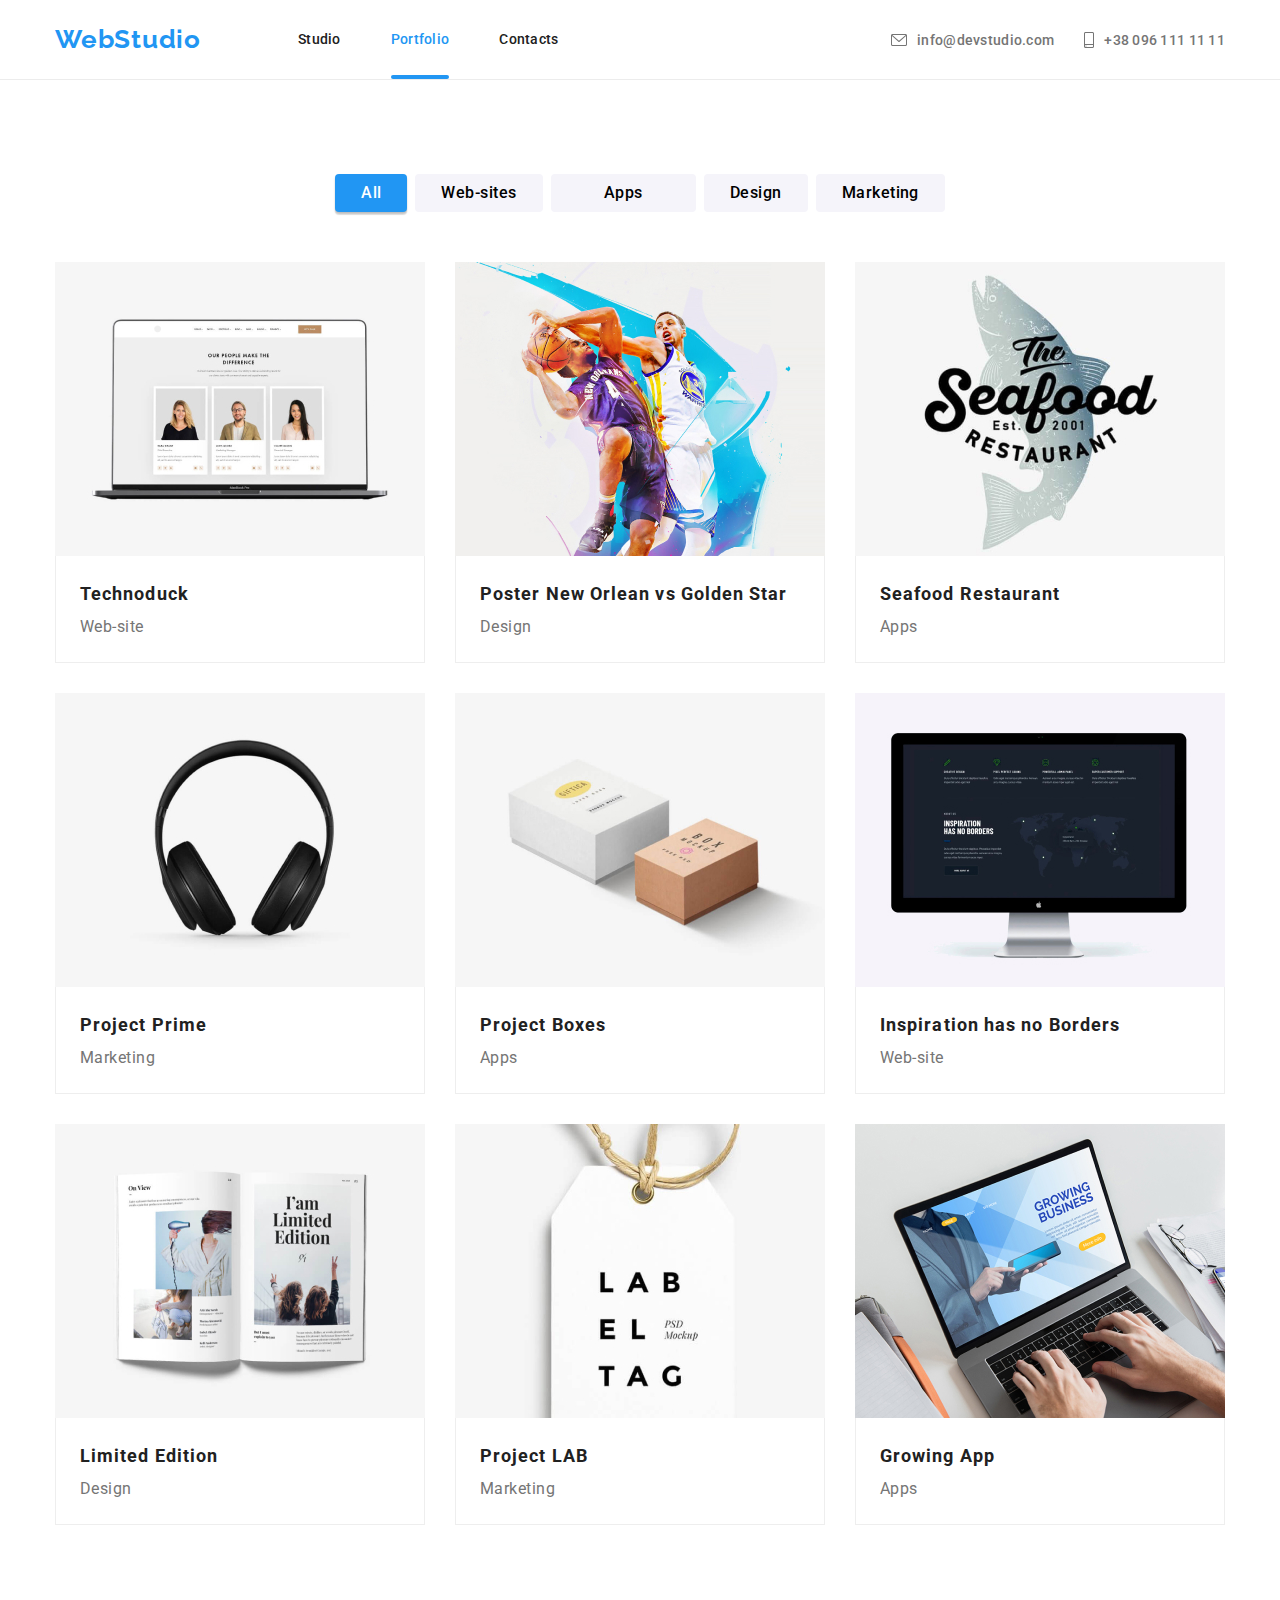
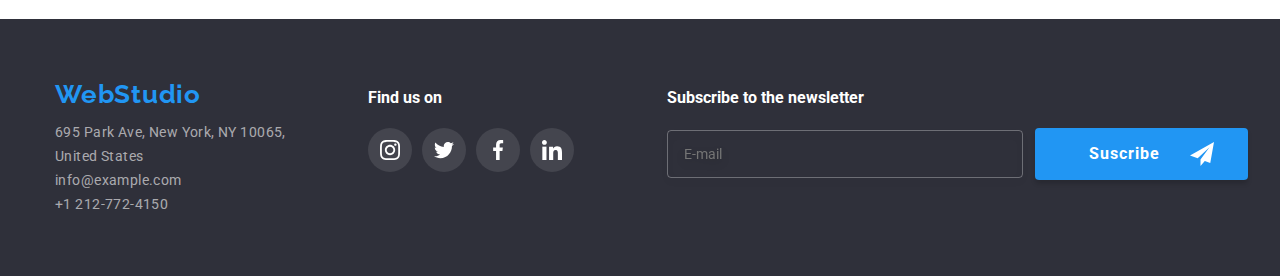
==== portfolio.html @ 6461ceba "first commit for HM6" ====
<!DOCTYPE html>
<html lang="en">
  <head>
    <meta charset="UTF-8" />
    <meta http-equiv="X-UA-Compatible" content="IE=edge" />
    <meta name="viewport" content="width=device-width, initial-scale=1.0" />
    <link
      rel="stylesheet"
      href="https://cdnjs.cloudflare.com/ajax/libs/modern-normalize/1.0.0/modern-normalize.min.css"
    />
    <link rel="stylesheet" href="css/style.css" />
    <title>Document</title>
  </head>
  <body>
    <header>
      <div class="container header-container">
        <nav>
          <a href="index.html" class="logo">WebStudio</a>
          <ul class="nav_links">
            <li class="nav_links_content">
              <a href="index.html" class="nav_links_link">Studio</a>
            </li>
            <li class="nav_links_content">
              <a href="portfolio.html" class="nav_links_link link_current"
                >Portfolio</a
              >
            </li>
            <li class="nav_links_content">
              <a href="#" class="nav_links_link">Contacts</a>
            </li>
          </ul>
        </nav>
        <ul class="our-contacts">
          <li class="nav_info_content">
            <a
              href="mailto:info@devstudio.com"
              class="nav_info_link nav_links_link"
            >
              <svg class="nav-right-icon" width="16" height="12">
                <use href="./images/icons.svg#envelope"></use>
              </svg>
              info@devstudio.com</a
            >
          </li>
          <li class="nav_info_content">
            <a
              href="tel:+38 096 111 11 11"
              class="nav_info_link nav_links_link"
            >
              <svg class="nav-right-icon" width="10" height="16">
                <use href="./images/icons.svg#smartphone"></use>
              </svg>
              +38 096 111 11 11</a
            >
          </li>
        </ul>
      </div>
    </header>
    <main>
      <section class="section">
        <div class="container">
          <ul class="search-buttons">
            <li class="serach-buttons-item">
              <button type="button" class="active search-buttons-content">
                All
              </button>
            </li>
            <li class="serach-buttons-item">
              <button type="button" class="search-buttons-content">
                Web-sites
              </button>
            </li>
            <li class="serach-buttons-item">
              <button
                type="button"
                class="search-buttons-content search-buttons-apps"
              >
                Apps
              </button>
            </li>
            <li class="serach-buttons-item">
              <button type="button" class="search-buttons-content">
                Design
              </button>
            </li>
            <li class="serach-buttons-item">
              <button type="button" class="search-buttons-content">
                Marketing
              </button>
            </li>
          </ul>

          <ul class="content">
            <li class="content-item">
              <a href="/" class="content-item-link">
                <div class="content-box">
                  <div class="content-hover">
                    <p class="content-box-description">
                      Technoduck is a state-of-the-art coronavirus distribution
                      platform. Companies use this platform for digital
                      espionage and attacks on competitors' secure servers.
                    </p>
                  </div>
                  <img
                    src="images/portfolio/img1.jpg"
                    alt="image Web-site"
                    width="370px"
                  />
                </div>
                <div class="content-description">
                  <h3 class="content-topic">Technoduck</h3>
                  <p class="content-details">Web-site</p>
                </div>
              </a>
            </li>
            <li class="content-item">
              <a href="/" class="content-item-link">
                <div class="content-box">
                  <div class="content-hover">
                    <p class="content-box-description">
                      Poster New Orlean vs Golden Star Poster New Orlean vs
                      Golden Star
                    </p>
                  </div>
                  <img
                    src="images/portfolio/basketball.jpg"
                    alt="image Poster"
                    width="370px"
                  />
                </div>

                <div class="content-description">
                  <h3 class="content-topic">
                    Poster New Orlean vs Golden Star
                  </h3>
                  <p class="content-details">Design</p>
                </div>
              </a>
            </li>
            <li class="content-item">
              <a href="/" class="content-item-link">
                <div class="content-box">
                  <div class="content-hover">
                    <p class="content-box-description">
                      Seafood Restaurant Seafood Restaurant Seafood Restaurant
                      Seafood Restaurant
                    </p>
                  </div>
                  <img
                    src="images/portfolio/seafood.jpg"
                    alt="image Seafood Restaurant "
                    width="370px"
                  />
                </div>

                <div class="content-description">
                  <h3 class="content-topic">Seafood Restaurant</h3>
                  <p class="content-details">Apps</p>
                </div>
              </a>
            </li>
            <li class="content-item">
              <a href="/" class="content-item-link">
                <div class="content-box">
                  <div class="content-hover">
                    <p class="content-box-description">
                      Project Prime Project Prime Project Prime Project Prime
                      Project Prime
                    </p>
                  </div>
                  <img
                    src="images/portfolio/prime.jpg"
                    alt="image Project Prime"
                    width="370px"
                  />
                </div>

                <div class="content-description">
                  <h3 class="content-topic">Project Prime</h3>
                  <p class="content-details">Marketing</p>
                </div>
              </a>
            </li>
            <li class="content-item">
              <a href="/" class="content-item-link">
                <div class="content-box">
                  <div class="content-hover">
                    <p class="content-box-description">
                      Project Boxes Project Boxes Project Boxes Project Boxes
                    </p>
                  </div>
                  <img
                    src="images/portfolio/boxes.jpg"
                    alt="image Project Boxes"
                    width="370px"
                  />
                </div>

                <div class="content-description">
                  <h3 class="content-topic">Project Boxes</h3>
                  <p class="content-details">Apps</p>
                </div>
              </a>
            </li>
            <li class="content-item">
              <a href="/" class="content-item-link">
                <div class="content-box">
                  <div class="content-hover">
                    <p class="content-box-description">
                      Inspiration has no Borders Inspiration has no Borders
                      Inspiration has no Borders
                    </p>
                  </div>
                  <img
                    src="images/portfolio/website.jpg"
                    alt="image Web-site"
                    width="370px"
                  />
                </div>

                <div class="content-description">
                  <h3 class="content-topic">Inspiration has no Borders</h3>
                  <p class="content-details">Web-site</p>
                </div>
              </a>
            </li>
            <li class="content-item">
              <a href="/" class="content-item-link">
                <div class="content-box">
                  <div class="content-hover">
                    <p class="content-box-description">
                      Limited Edition Limited Edition Limited Edition Limited
                      Edition
                    </p>
                  </div>
                  <img
                    src="images/portfolio/design.jpg"
                    alt="image Design"
                    width="370px"
                  />
                </div>

                <div class="content-description">
                  <h3 class="content-topic">Limited Edition</h3>
                  <p class="content-details">Design</p>
                </div>
              </a>
            </li>
            <li class="content-item">
              <a href="/" class="content-item-link">
                <div class="content-box">
                  <div class="content-hover">
                    <p class="content-box-description">
                      Project LAB Project LAB Project LAB Project LAB Project
                      LAB
                    </p>
                  </div>
                  <img
                    src="images/portfolio/lab.jpg"
                    alt="image Project LAB"
                    width="370px"
                  />
                </div>

                <div class="content-description">
                  <h3 class="content-topic">Project LAB</h3>
                  <p class="content-details">Marketing</p>
                </div>
              </a>
            </li>
            <li class="content-item">
              <a href="/" class="content-item-link">
                <div class="content-box">
                  <div class="content-hover">
                    <p class="content-box-description">
                      Growing App Growing App Growing App Growing App
                    </p>
                  </div>
                  <img
                    src="images/portfolio/growing app.jpg"
                    alt="image Growing App"
                    width="370px"
                  />
                </div>

                <div class="content-description">
                  <h3 class="content-topic">Growing App</h3>
                  <p class="content-details">Apps</p>
                </div>
              </a>
            </li>
          </ul>
        </div>
      </section>
    </main>
    <footer>
      <div class="container footer_container">
        <div class="box1-footer">
          <a
            href="index.html"
            class="logo"
            style="margin-bottom: 10px; display: block"
            >WebStudio</a
          >

          <address>
            <ul class="address-footer">
              <li>
                <a href="#" class="address_links"
                  >695 Park Ave, New York, NY 10065,<br />
                  United States</a
                >
              </li>
              <li>
                <a href="mailto:info@example.com" class="address_links"
                  >info@example.com</a
                >
              </li>
              <li>
                <a href="tel:+1 212-772-4150" class="address_links"
                  >+1 212-772-4150</a
                >
              </li>
            </ul>
          </address>
        </div>
        <div class="social-footer">
          <h3 class="box2-footer-title">Find us on</h3>
          <ul class="footer-socail-icons">
            <li class="social-icons-footer-items">
              <a href="/" class="social-icons-footer-items-link">
                <svg width="20" height="20" class="social-icons-footer">
                  <use href="./images/icons.svg#instgram"></use>
                </svg>
              </a>
            </li>
            <li class="social-icons-footer-items">
              <a href="/" class="social-icons-footer-items-link">
                <svg width="20" height="20" class="social-icons-footer">
                  <use href="./images/icons.svg#twitter"></use>
                </svg>
              </a>
            </li>
            <li class="social-icons-footer-items">
              <a href="/" class="social-icons-footer-items-link">
                <svg width="20" height="20" class="social-icons-footer">
                  <use href="./images/icons.svg#facebook"></use>
                </svg>
              </a>
            </li>
            <li class="social-icons-footer-items">
              <a href="/" class="social-icons-footer-items-link">
                <svg width="20" height="20" class="social-icons-footer">
                  <use href="./images/icons.svg#linkedin"></use>
                </svg>
              </a>
            </li>
          </ul>
        </div>
        <div class="box3-form">
          <h3 class="box2-footer-title">Subscribe to the newsletter</h3>
          <form action="" class="form-box3-footer">
            <input
              type="email"
              name="email-address"
              id="email-footer"
              placeholder="E-mail"
            />
            <button type="submit" class="email-button">
              <div class="email-button-group">
                <h2 class="email-button-text">Suscribe</h2>
                <svg width="24" height="24" class="email-button-icon">
                  <use href="./images/icons.svg#email-suscribe"></use>
                </svg>
              </div>
            </button>
          </form>
        </div>
      </div>
    </footer>
  </body>
</html>
---- css/style.css ----
@import url("https://fonts.googleapis.com/css2?family=Raleway:wght@700&family=Roboto:wght@400;500;700;900&display=swap");
:root {
  --main-color: #212121;
  --background-body: #2f303a;
  --accent-color: #2196f3;
  --color-pargraph: #757575;
  --color-buttons: #ffffff;
  --background-team: #f5f4fa;
  --hover-links-buttons: rgba(33, 150, 243, 0.8);
  --footer-links: rgb(255, 255, 255, 0.6);
  --border-portfolio: #eeeeee;
  --background-hero-body: rgba(47, 48, 58, 0.4);
  --background-wwd-img: rgba(47, 48, 58, 0.8);
  --border-icons: #afb1b8;
  --button-hero-hover: #188ce8;
  --black-color: black;
}
html {
  box-sizing: border-box;
}
*,
*::after,
*::before {
  box-sizing: inherit;
}

h1,
h2,
h3,
h4,
h5,
h6,
p {
  margin: 0;
}

body {
  color: var(--main-color);
  font-family: "Roboto", sans-serif;
  font-style: normal;
  font-size: 14px;
}

img {
  display: block;
  max-width: 100%;
  height: auto;
}
address {
  font-style: normal;
}
.link {
  text-decoration: none;
  color: inherit;
}

li {
  list-style: none;
  margin: 0;
  padding: 0;
}
a {
  text-decoration: none;
  color: inherit;
}
ul {
  padding: 0;
  margin: 0;
}
button {
  font-family: "Roboto", sans-serif;
  border: 0;
}

.container {
  width: 1200px;
  padding: 0 15px;
  margin: 0 auto;
}

/* Style For Navigation Bar */
header {
  border-bottom: 1px solid #ececec;
  /* padding: 25px 0; */
}
/* .nav_container {
  margin-left: 219px;
} */
.header-container {
  display: flex;
  /* padding: 25px 0; */
  align-items: center;
  justify-content: space-between;
  /* position: relative; */
}
.logo {
  font-family: "Raleway", sans-serif;
  font-weight: 700;
  font-size: 26px;
  line-height: 31px;
  letter-spacing: 0.03em;
  margin-right: 97px;
  color: var(--accent-color);
}
.link_current {
  color: var(--accent-color);
  position: relative;
}
.link_current::after {
  content: "";
  position: absolute;
  /* top: 0; */
  right: 0;
  bottom: -1px;
  left: 0;
  border-bottom: 4px solid var(--accent-color);
  border-radius: 2px;
  /* height: inherit; */
  /* padding-bottom: 30px; */
  /* margin-top: 46px; */
}
nav {
  display: flex;
  align-items: center;
}
.nav_links_link {
  font-weight: 500;
  line-height: 16px;
  letter-spacing: 0.02em;
  transition-property: color;
  transition-duration: 250ms;
  transition-timing-function: cubic-bezier(0.4, 0, 0.2, 1);
  padding: 32px 0 31px 0;
}
.nav_links {
  display: flex;
}

.our-contacts {
  display: flex;
}
.nav_links_content:not(:last-child) {
  margin-right: 50px;
}
.nav_info_content:not(:last-child) {
  margin-right: 30px;
}
.nav_info_link {
  color: var(--color-pargraph);
  display: flex;
  align-items: center;
  cursor: pointer;
  outline: none;
}
.nav-right-icon {
  margin-right: 10px;
  fill: currentColor;
}

.nav_links_link:hover,
.nav_links_link:focus {
  color: var(--accent-color);
}
/* Style For Hero Section */
.section {
  padding-top: 94px;
  padding-bottom: 94px;
}
.first_section {
  padding: 200px 0;
  background-color: var(--background-hero-body);
  background: url("../images/title-background.jpg");
  background-repeat: no-repeat;
  background-position: 50% 50%;
}
.hero_container {
  display: flex;
  flex-direction: column;
  align-items: center;
}
.first_section .hero-topic {
  color: var(--color-buttons);
  font-weight: 900;
  font-size: 44px;
  line-height: 60px;
  text-align: center;
  letter-spacing: 0.06em;
  text-transform: uppercase;
  margin-bottom: 30px;
}
.first_section .hero-button {
  background: var(--accent-color);
  color: var(--color-buttons);
  cursor: pointer;
  font-weight: 700;
  font-size: 16px;
  line-height: 30px;
  letter-spacing: 0.06em;
  border-radius: 4px;
  padding: 10px 19px;
  transition-property: background-color;
  transition-duration: 250ms;
  transition-timing-function: cubic-bezier(0.4, 0, 0.2, 1);
}
.first_section .hero-button:hover,
.first_section .hero-button:focus {
  background-color: var(--button-hero-hover);
}
.features {
  display: flex;
}
.features-content:not(:last-child) {
  margin-right: 30px;
}
.feature-icon-container {
  margin-bottom: 30px;
  background-color: var(--background-team);
  text-align: center;
  border-radius: 4px;
  padding: 25px 100px;
}

.features .features-topic {
  width: 270px;
  font-weight: 700;
  line-height: 16px;
  font-size: 14px;
  letter-spacing: 0.03em;
  text-transform: uppercase;
  margin-bottom: 10px;
}
.features .features-details {
  width: 270px;
  font-weight: 400;
  line-height: 24px;
  font-size: 14px;
  letter-spacing: 0.03em;
  color: var(--color-pargraph);
}
.wwd_section {
  padding-top: 0;
}
.section-title {
  font-weight: 700;
  font-size: 36px;
  line-height: 42px;
  text-align: center;
  letter-spacing: 0.03em;
  margin-bottom: 50px;
}
.wwd {
  display: flex;
}
.wwd_content:not(:last-child) {
  margin-right: 30px;
}
.wwd_content {
  position: relative;
}
.wwd-details-text {
  font-weight: 700;
  font-size: 14px;
  line-height: 16px;
  text-align: center;
  letter-spacing: 0.03em;
  text-transform: uppercase;
  color: var(--color-buttons);
  margin: 0;
  padding: 27px;
  position: absolute;
  background: var(--background-wwd-img);
  width: 100%;
  /* height: 70px; */
  bottom: 0;
}
.team {
  background-color: var(--background-team);
  width: 100%;
  height: 648px;
}
.our-team {
  display: flex;
}
.our-team-card {
  background: var(--color-buttons);
  border-radius: 0px 0px 4px 4px;
  width: 270px;
  box-shadow: 0px 1px 3px rgba(0, 0, 0, 0.12), 0px 1px 1px rgba(0, 0, 0, 0.14),
    0px 2px 1px rgba(0, 0, 0, 0.2);
  padding-bottom: 30px;
}
.our-team-card:not(:last-child) {
  margin-right: 30px;
}
.our-team-card-img {
  margin-bottom: 30px;
}
.our-team .member-name {
  font-weight: 500;
  font-size: 16px;
  line-height: 19px;
  text-align: center;
  letter-spacing: 0.03em;
  margin-bottom: 10px;
}
.our-team .member-job {
  font-weight: 400;
  font-size: 16px;
  line-height: 19px;
  text-align: center;
  letter-spacing: 0.03em;
  margin-bottom: 16px;
  color: var(--color-pargraph);
}
.social-icons {
  fill: currentColor;
}
.social-icons-items-link {
  height: 44px;
  width: 44px;
  color: var(--border-icons);
  display: flex;
  align-items: center;
  justify-content: center;
  outline: none;
  border-radius: 50%;
  transition-property: background-color, color;
  transition-duration: 250ms;
  transition-timing-function: cubic-bezier(0.4, 0, 0.2, 1);
}
.social-icons-items:not(:last-child) {
  margin-right: 10px;
}
.social-icons-items-link:hover,
.social-icons-items-link:focus {
  background-color: var(--accent-color);
  cursor: pointer;
  color: var(--color-buttons);
}
.member-socail-icons {
  padding: 0 32px;
  display: flex;
}
.client {
  display: flex;
}
.customer-icons {
  padding: 16px 32px;
  fill: currentColor;
}
.customer-icons-items {
  border: 1px solid var(--border-icons);
  border-radius: 4px;
  color: var(--border-icons);
  width: 170px;
  height: 92px;
  background-color: var(--color-buttons);
  outline: none;
  transition-property: border, color;
  transition-duration: 250ms;
  transition-timing-function: cubic-bezier(0.4, 0, 0.2, 1);
}
.customer-icons-items:not(:last-child) {
  margin-right: 30px;
}
.customer-icons-items:hover,
.customer-icons-items:focus {
  border: 1px solid var(--accent-color);
  cursor: pointer;
  color: var(--accent-color);
}
footer {
  background-color: var(--background-body);
  color: var(--color-buttons);
  padding: 60px 0;
}
.footer_container {
  display: flex;
  align-items: baseline;
}
.box2-footer-title {
  margin-bottom: 20px;
}
.box1-footer {
  margin-right: 70px;
}
.social-footer {
  margin-right: 93px;
}
.footer-socail-icons {
  display: flex;
}
.form-box3-footer {
  display: flex;
  align-items: center;
  justify-content: center;
}
#email-footer {
  border: 1px solid rgba(255, 255, 255, 0.3);
  filter: drop-shadow(0px 4px 4px rgba(0, 0, 0, 0.15));
  border-radius: 4px;
  background-color: inherit;
  padding: 15px 160px 15px 16px;
  margin-right: 12px;
  color: inherit;
}
.email-button {
  background: var(--accent-color);
  box-shadow: 0px 4px 4px rgba(0, 0, 0, 0.15);
  border-radius: 4px;
  color: inherit;
  transition-property: background-color;
  transition-duration: 250ms;
  transition-timing-function: cubic-bezier(0.4, 0, 0.2, 1);
}
.email-button:hover,
.email-button:focus {
  background-color: var(--button-hero-hover);
  cursor: pointer;
}
.email-button-group {
  padding: 10px 28px 10px 48px;
  display: flex;
  align-items: center;
  text-align: center;
}
.email-button-text {
  font-weight: 700;
  font-size: 16px;
  line-height: 30px;
  letter-spacing: 0.06em;
  margin-right: 30px;
}
.email-button-icon {
  fill: currentColor;
}
.social-icons-footer-items-link {
  border-radius: 50%;
  background: rgba(255, 255, 255, 0.1);
  height: 44px;
  width: 44px;
  display: flex;
  align-items: center;
  justify-content: center;
  outline: none;
  transition-property: background;
  transition-duration: 250ms;
  transition-timing-function: cubic-bezier(0.4, 0, 0.2, 1);
}
.social-icons-footer-items:not(:last-child) {
  margin-right: 10px;
}
.social-icons-footer {
  fill: currentColor;
}
.social-icons-footer-items-link:hover,
.social-icons-footer-items-link:focus {
  background: var(--accent-color);
}

footer address {
  font-weight: 400;
  line-height: 24px;
  letter-spacing: 0.03em;
  color: var(--footer-links);
}
.address_links {
  transition-property: color;
  transition-duration: 250ms;
  transition-timing-function: cubic-bezier(0.4, 0, 0.2, 1);
}
.address_links:hover,
.address_links:focus {
  color: var(--color-buttons);
}
.search-buttons {
  display: flex;
  justify-content: center;
  align-items: center;
  margin-bottom: 50px;
}
.serach-buttons-item:not(:last-child) {
  margin-right: 8px;
}
.search-buttons .search-buttons-content {
  background: var(--background-team);
  border: none;
  font-weight: 500;
  font-size: 16px;
  line-height: 26px;
  text-align: center;
  letter-spacing: 0.03em;
  padding: 6px 26px;
  border-radius: 4px;
  transition-property: background-color, color, box-shadow;
  transition-duration: 250ms;
  transition-timing-function: cubic-bezier(0.4, 0, 0.2, 1);
}
.search-buttons .search-buttons-apps {
  padding: 6px 53px;
}

.search-buttons-content:hover,
.search-buttons-content:focus {
  background-color: var(--accent-color);
  color: var(--color-buttons);
  box-shadow: 0px 3px 1px rgba(0, 0, 0, 0.1), 0px 1px 2px rgba(0, 0, 0, 0.08),
    0px 2px 2px rgba(0, 0, 0, 0.12);
  outline: none;
  cursor: pointer;
}

.search-buttons .active {
  background-color: var(--accent-color);
  color: var(--color-buttons);
  box-shadow: 0px 3px 1px rgba(0, 0, 0, 0.1), 0px 1px 2px rgba(0, 0, 0, 0.08),
    0px 2px 2px rgba(0, 0, 0, 0.12);
}
.content {
  display: flex;
  flex-wrap: wrap;
  margin-top: -30px;
  margin-left: -30px;
}
.content-item {
  margin-top: 30px;
  margin-left: 30px;
}
.content-item-link {
  display: block;
  transition-property: box-shadow;
  transition-duration: 250ms;
  transition-timing-function: cubic-bezier(0.4, 0, 0.2, 1);
}
.content-box {
  position: relative;
  overflow: hidden;
}

.content-hover {
  position: absolute;
  width: 100%;
  height: 100%;
  background: rgba(33, 150, 243, 0.9);
  transform: translateY(100%);
  transition: transform 250ms cubic-bezier(0.4, 0, 0.2, 1);
}
.content-box-description {
  color: #ffffff;
  padding: 60px 24px;
  font-weight: 400;
  font-size: 18px;
  line-height: 28px;
  height: 140px;
  letter-spacing: 0.03em;
}
.content-item-link:hover .content-hover,
.content-item-link:focus .content-hover {
  transform: translateY(0);
}
.content-item-link:hover,
.content-item-link:focus {
  box-shadow: 0px 1px 1px rgba(0, 0, 0, 0.12), 0px 4px 4px rgba(0, 0, 0, 0.06),
    1px 4px 6px rgba(0, 0, 0, 0.16);
  outline: none;
}
.content-description {
  padding: 20px 24px;
  border: 1px solid var(--border-portfolio);
  border-top: none;
}
.content .content-topic {
  font-weight: 700;
  font-size: 18px;
  line-height: 36px;
  letter-spacing: 0.06em;
}

.content .content-details {
  font-weight: 400;
  font-size: 16px;
  line-height: 30px;
  letter-spacing: 0.03em;
  color: var(--color-pargraph);
}

.modal-container {
  position: fixed;
  top: 0;
  left: 0;
  height: 100%;
  width: 100%;
  background: rgba(0, 0, 0, 0.2);
  display: flex;
  align-items: center;
  justify-content: center;
  opacity: 0;
  pointer-events: none;
  visibility: hidden;
  z-index: 1;
  /* transition: opacity 250ms cubic-bezier(0.4, 0, 0.2, 1); */
}
.modal-container.is-hidden {
  opacity: 1;
  visibility: visible;
  pointer-events: fill;
  transition: opacity 250ms cubic-bezier(0.4, 0, 0.2, 1);
}
.modal-content {
  background: var(--color-buttons);
  box-shadow: 0px 1px 3px rgba(0, 0, 0, 0.12), 0px 1px 1px rgba(0, 0, 0, 0.14),
    0px 2px 1px rgba(0, 0, 0, 0.2);
  border-radius: 4px;
  margin: auto;
  width: 528px;
  height: 581px;
  position: relative;
  padding: 40px;
}
.close-tab-icon {
  background: var(--color-buttons);
  border: 1px solid rgba(0, 0, 0, 0.1);
  border-radius: 50%;
  position: absolute;
  top: 8px;
  right: 8px;
  padding: 0;
  color: var(--black-color);
  display: flex;
  align-items: center;
  justify-content: center;
  height: 30px;
  width: 30px;
  transition: color 250ms cubic-bezier(0.4, 0, 0.2, 1);
  /* transition: all 250ms cubic-bezier(0.4, 0, 0.2, 1); */
}
.close-tab {
  fill: currentColor;
}
.close-tab-icon:hover,
.close-tab-icon:focus {
  color: var(--accent-color);
  cursor: pointer;
  /* border: 1px solid var(--accent-color); */
}
.order-form {
  /* padding: 40px; */
}
.order-form-inputs {
  margin-bottom: 10px;
}
.order-form-title {
  font-weight: 700;
  font-size: 20px;
  line-height: 23px;
  text-align: center;
  letter-spacing: 0.03em;
  margin-bottom: 12px;
}
.order-form-label {
  font-weight: 400;
  font-size: 12px;
  line-height: 2;
  letter-spacing: 0.01em;
  color: var(--color-pargraph);
  display: flex;
  flex-direction: column;
  margin-bottom: 10px;
}
.order-form-input {
  border: 1px solid rgba(33, 33, 33, 0.2);
  border-radius: 4px;
  height: 40px;
  width: 100%;
  padding-left: 40px;
  outline: none;
  /* text-align: center; */
}
.input-icons:hover,
.input-icons:focus {
  /* border: 1px solid var(--accent-color); */
  color: var(--accent-color);
}
.order-form-input:hover,
.order-form-input:focus {
  border: 1px solid var(--accent-color);
  /* color: var(--accent-color); */
}
.order-form textarea {
  border: 1px solid rgba(33, 33, 33, 0.2);
  border-radius: 4px;
  padding: 12px 16px;
  font-weight: 400;
  font-size: 12px;
  line-height: 14px;
  letter-spacing: 0.01em;
  color: rgba(117, 117, 117, 0.5);
}
.checkbox-policy {
  display: flex;
  margin-bottom: 5px;
  font-weight: 400;
  font-size: 14px;
  line-height: 24px;
  letter-spacing: 0.03em;
  color: var(--color-pargraph);
  padding-left: 12px;
}
.checkbox-input {
  margin-right: 8px;
  margin-top: 4px;
  width: 16px;
  height: 15px;
  background: var(--main-color);
}
.order-form-submit {
  padding: 10px 80px;
  background-color: var(--accent-color);
  color: var(--color-buttons);
  box-shadow: 0px 4px 4px rgba(0, 0, 0, 0.15);
  border-radius: 4px;
  font-weight: 700;
  font-size: 16px;
  line-height: 30px;
  letter-spacing: 0.06em;
  display: flex;
  align-items: center;
  justify-content: center;
  margin: 0 auto;
  transition-property: background-color;
  transition-duration: 250ms;
  transition-timing-function: cubic-bezier(0.4, 0, 0.2, 1);
}
.order-form-submit:hover,
.order-form-submit:focus {
  background-color: var(--button-hero-hover);
  cursor: pointer;
}
.input-icons {
  width: 100%;
  display: flex;
  /* margin-bottom: 10px; */
  color: var(--main-color);
}
.input-icons .icon-in-form {
  position: absolute;
}
.icon-in-form {
  fill: currentColor;
  text-align: center;
  margin: 11px 418px 11px 12px;
}
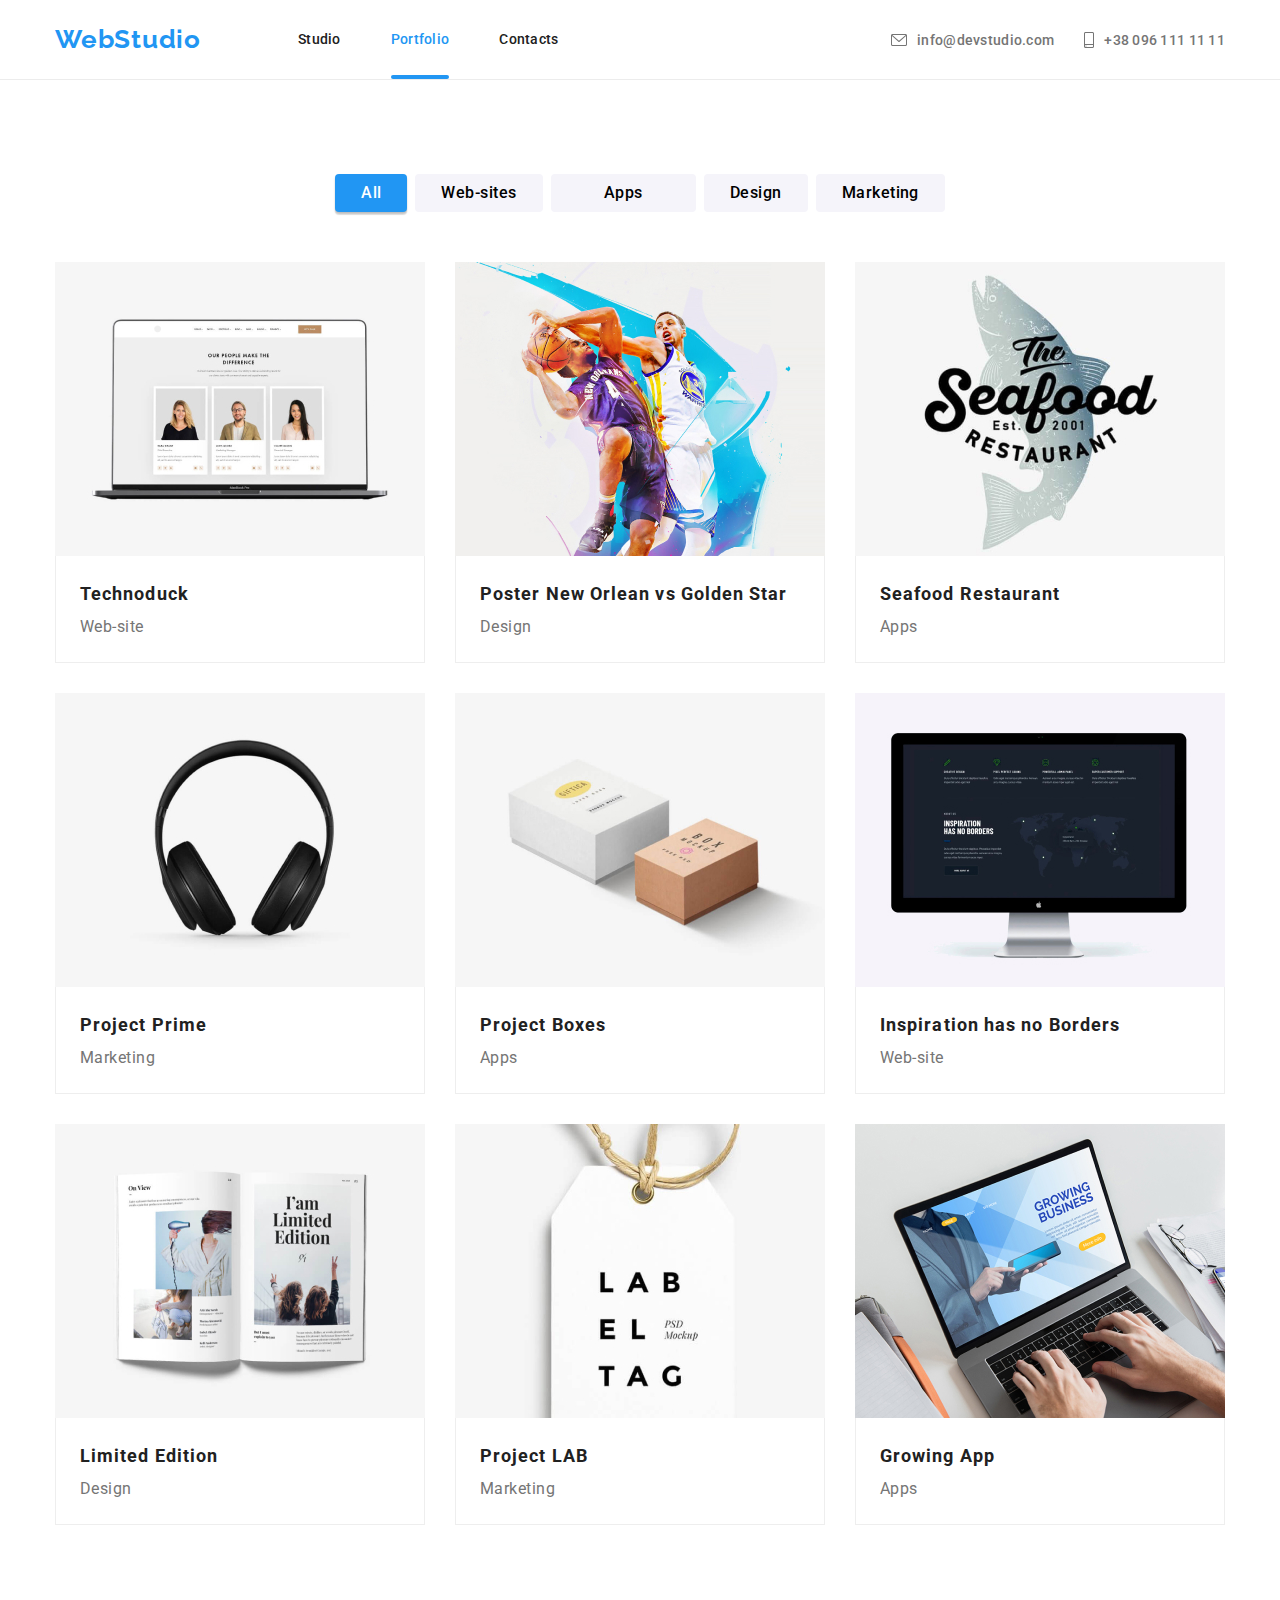
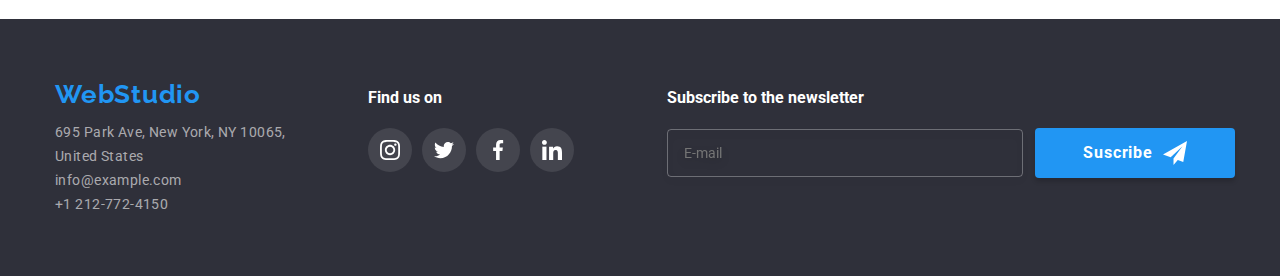
==== commit d346855c: "Make some Changes" ====
--- a/portfolio.html
+++ b/portfolio.html
@@ -367,12 +367,10 @@
               placeholder="E-mail"
             />
             <button type="submit" class="email-button">
-              <div class="email-button-group">
-                <h2 class="email-button-text">Suscribe</h2>
-                <svg width="24" height="24" class="email-button-icon">
-                  <use href="./images/icons.svg#email-suscribe"></use>
-                </svg>
-              </div>
+              Suscribe
+              <svg width="24" height="24" class="email-button-icon">
+                <use href="./images/icons.svg#email-suscribe"></use>
+              </svg>
             </button>
           </form>
         </div>
--- a/css/style.css
+++ b/css/style.css
@@ -109,15 +109,11 @@
 .link_current::after {
   content: "";
   position: absolute;
-  /* top: 0; */
   right: 0;
   bottom: -1px;
   left: 0;
   border-bottom: 4px solid var(--accent-color);
   border-radius: 2px;
-  /* height: inherit; */
-  /* padding-bottom: 30px; */
-  /* margin-top: 46px; */
 }
 nav {
   display: flex;
@@ -404,11 +400,25 @@
   margin-right: 12px;
   color: inherit;
 }
+#email-footer:hover,
+#email-footer:focus {
+  border: 1px solid var(--color-buttons);
+}
 .email-button {
   background: var(--accent-color);
   box-shadow: 0px 4px 4px rgba(0, 0, 0, 0.15);
   border-radius: 4px;
   color: inherit;
+  width: 200px;
+  padding: 10px;
+  display: flex;
+  align-items: center;
+  text-align: center;
+  justify-content: center;
+  font-weight: 700;
+  font-size: 16px;
+  line-height: 30px;
+  letter-spacing: 0.06em;
   transition-property: background-color;
   transition-duration: 250ms;
   transition-timing-function: cubic-bezier(0.4, 0, 0.2, 1);
@@ -418,20 +428,8 @@
   background-color: var(--button-hero-hover);
   cursor: pointer;
 }
-.email-button-group {
-  padding: 10px 28px 10px 48px;
-  display: flex;
-  align-items: center;
-  text-align: center;
-}
-.email-button-text {
-  font-weight: 700;
-  font-size: 16px;
-  line-height: 30px;
-  letter-spacing: 0.06em;
-  margin-right: 30px;
-}
 .email-button-icon {
+  margin-left: 10px;
   fill: currentColor;
 }
 .social-icons-footer-items-link {
@@ -643,48 +641,53 @@
   cursor: pointer;
   /* border: 1px solid var(--accent-color); */
 }
-.order-form {
-  /* padding: 40px; */
-}
-.order-form-inputs {
-  margin-bottom: 10px;
-}
 .order-form-title {
   font-weight: 700;
   font-size: 20px;
   line-height: 23px;
   text-align: center;
   letter-spacing: 0.03em;
-  margin-bottom: 12px;
+  margin-bottom: 30px;
 }
 .order-form-label {
   font-weight: 400;
   font-size: 12px;
-  line-height: 2;
   letter-spacing: 0.01em;
+  /* color: var(--color-pargraph); */
+  display: flex;
+  flex-direction: column;
+  margin-bottom: 28px;
+  position: relative;
+}
+.order-form-label:hover,
+.order-form-label:focus,
+.order-form-label:focus-within {
+  color: var(--accent-color);
+  /* border: 1px solid var(--accent-color); */
+  /* border-radius: 6px; */
+  cursor: pointer;
+}
+.label-name {
+  position: absolute;
+  top: -18px;
   color: var(--color-pargraph);
-  display: flex;
-  flex-direction: column;
-  margin-bottom: 10px;
 }
 .order-form-input {
   border: 1px solid rgba(33, 33, 33, 0.2);
   border-radius: 4px;
   height: 40px;
   width: 100%;
-  padding-left: 40px;
+
   outline: none;
-  /* text-align: center; */
-}
-.input-icons:hover,
-.input-icons:focus {
-  /* border: 1px solid var(--accent-color); */
-  color: var(--accent-color);
 }
 .order-form-input:hover,
-.order-form-input:focus {
+.order-form-input:focus,
+.order-form-input:focus-within {
+  /* display: block; */
   border: 1px solid var(--accent-color);
-  /* color: var(--accent-color); */
+  cursor: pointer;
+  padding: 0 0 0 40px;
+  /* pointer-events: none; */
 }
 .order-form textarea {
   border: 1px solid rgba(33, 33, 33, 0.2);
@@ -695,6 +698,16 @@
   line-height: 14px;
   letter-spacing: 0.01em;
   color: rgba(117, 117, 117, 0.5);
+  resize: none;
+  outline: none;
+}
+.order-form-label-textarear {
+  margin-bottom: 20px;
+}
+.order-form textarea:hover,
+.order-form textarea:focus,
+.order-form textarea:focus-within {
+  border: 1px solid var(--accent-color);
 }
 .checkbox-policy {
   display: flex;
@@ -705,14 +718,31 @@
   letter-spacing: 0.03em;
   color: var(--color-pargraph);
   padding-left: 12px;
-}
-.checkbox-input {
+  /* cursor: pointer; */
+}
+.checkbox-input,
+.checkbox-input1 {
   margin-right: 8px;
   margin-top: 4px;
   width: 16px;
   height: 15px;
-  background: var(--main-color);
-}
+  color: #212121;
+  fill: currentColor;
+}
+.checkbox-input1 {
+  opacity: 0;
+  visibility: hidden;
+}
+.checkbox-input1.is-checked {
+  opacity: 1;
+  visibility: visible;
+}
+/* .checkbox-input:hover,
+.checkbox-input:focus,
+.checkbox-input:checked {
+  cursor: pointer;
+  color: var(--accent-color);
+} */
 .order-form-submit {
   padding: 10px 80px;
   background-color: var(--accent-color);
@@ -736,17 +766,13 @@
   background-color: var(--button-hero-hover);
   cursor: pointer;
 }
-.input-icons {
-  width: 100%;
-  display: flex;
-  /* margin-bottom: 10px; */
-  color: var(--main-color);
-}
-.input-icons .icon-in-form {
+.icon-in-form {
   position: absolute;
+  top: 50%;
+  transform: translateY(-50%);
+  left: 15px;
 }
 .icon-in-form {
   fill: currentColor;
-  text-align: center;
-  margin: 11px 418px 11px 12px;
-}
+  pointer-events: none;
+}
